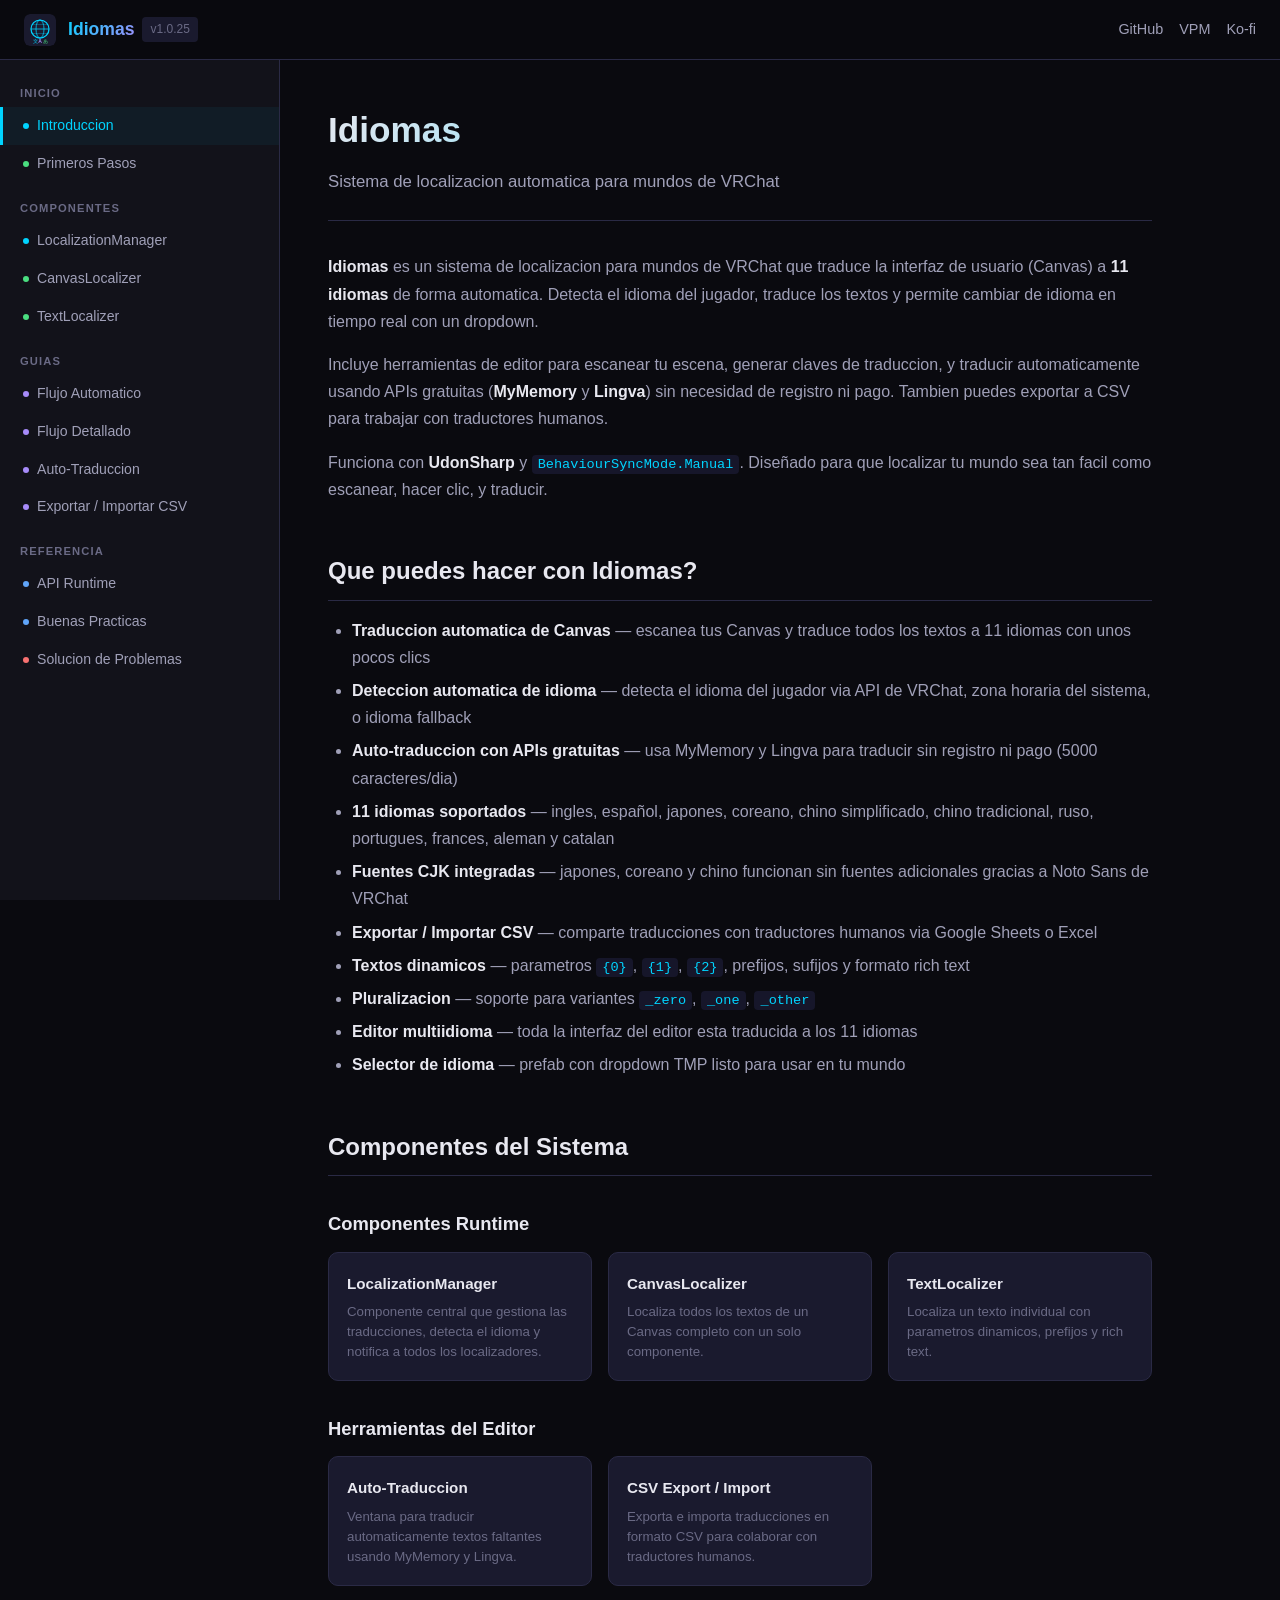
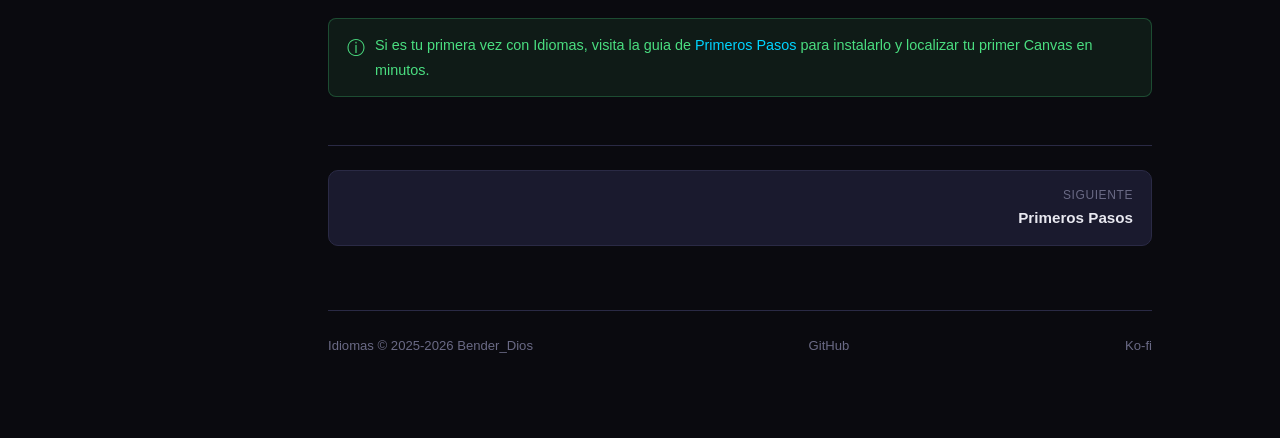
==== index.html @ 16885028 "Initial documentation site for Idiomas - VRChat Localization 12 pages: intro, getting started, 3 com" ====
<!DOCTYPE html>
<html lang="es">
<head>
  <meta charset="UTF-8">
  <meta name="viewport" content="width=device-width, initial-scale=1.0">
  <title>Documentacion - Idiomas</title>
  <link rel="stylesheet" href="./assets/css/style.css">
  <link rel="icon" type="image/svg+xml" href="./assets/images/logo.svg">
</head>
<body>

<header class="header">
  <a href="./index.html" class="header-logo">
    <img src="./assets/images/logo.svg" alt="Idiomas"><span>Idiomas</span>
  </a>
  <span class="header-version">v1.0.25</span>
  <nav class="header-nav">
    <a href="https://github.com/emerytheec/Idiomas">GitHub</a>
    <a href="https://emerytheec.github.io/vpm-listing/">VPM</a>
    <a href="https://ko-fi.com/bender_dios">Ko-fi</a>
  </nav>
  <button class="menu-toggle">&#9776;</button>
</header>

<div class="sidebar-overlay"></div>

<aside class="sidebar">
  <div class="sidebar-section">
    <div class="sidebar-title">Inicio</div>
    <a href="./index.html" class="sidebar-link"><span class="dot dot-cyan"></span> Introduccion</a>
    <a href="./getting-started.html" class="sidebar-link"><span class="dot dot-green"></span> Primeros Pasos</a>
  </div>
  <div class="sidebar-section">
    <div class="sidebar-title">Componentes</div>
    <a href="./components/localization-manager.html" class="sidebar-link"><span class="dot dot-cyan"></span> LocalizationManager</a>
    <a href="./components/canvas-localizer.html" class="sidebar-link"><span class="dot dot-green"></span> CanvasLocalizer</a>
    <a href="./components/text-localizer.html" class="sidebar-link"><span class="dot dot-green"></span> TextLocalizer</a>
  </div>
  <div class="sidebar-section">
    <div class="sidebar-title">Guias</div>
    <a href="./guides/automatic-workflow.html" class="sidebar-link"><span class="dot dot-purple"></span> Flujo Automatico</a>
    <a href="./guides/detailed-workflow.html" class="sidebar-link"><span class="dot dot-purple"></span> Flujo Detallado</a>
    <a href="./guides/auto-translate.html" class="sidebar-link"><span class="dot dot-purple"></span> Auto-Traduccion</a>
    <a href="./guides/csv-export-import.html" class="sidebar-link"><span class="dot dot-purple"></span> Exportar / Importar CSV</a>
  </div>
  <div class="sidebar-section">
    <div class="sidebar-title">Referencia</div>
    <a href="./api/runtime-api.html" class="sidebar-link"><span class="dot dot-blue"></span> API Runtime</a>
    <a href="./guides/best-practices.html" class="sidebar-link"><span class="dot dot-blue"></span> Buenas Practicas</a>
    <a href="./guides/troubleshooting.html" class="sidebar-link"><span class="dot dot-red"></span> Solucion de Problemas</a>
  </div>
</aside>

<main class="main">

  <h1>Idiomas</h1>
  <p class="page-subtitle">Sistema de localizacion automatica para mundos de VRChat</p>

  <p>
    <strong>Idiomas</strong> es un sistema de localizacion para mundos de VRChat que traduce la interfaz de usuario (Canvas) a <strong>11 idiomas</strong> de forma automatica. Detecta el idioma del jugador, traduce los textos y permite cambiar de idioma en tiempo real con un dropdown.
  </p>
  <p>
    Incluye herramientas de editor para escanear tu escena, generar claves de traduccion, y traducir automaticamente usando APIs gratuitas (<strong>MyMemory</strong> y <strong>Lingva</strong>) sin necesidad de registro ni pago. Tambien puedes exportar a CSV para trabajar con traductores humanos.
  </p>
  <p>
    Funciona con <strong>UdonSharp</strong> y <code>BehaviourSyncMode.Manual</code>. Diseñado para que localizar tu mundo sea tan facil como escanear, hacer clic, y traducir.
  </p>

  <h2>Que puedes hacer con Idiomas?</h2>
  <ul>
    <li><strong>Traduccion automatica de Canvas</strong> &mdash; escanea tus Canvas y traduce todos los textos a 11 idiomas con unos pocos clics</li>
    <li><strong>Deteccion automatica de idioma</strong> &mdash; detecta el idioma del jugador via API de VRChat, zona horaria del sistema, o idioma fallback</li>
    <li><strong>Auto-traduccion con APIs gratuitas</strong> &mdash; usa MyMemory y Lingva para traducir sin registro ni pago (5000 caracteres/dia)</li>
    <li><strong>11 idiomas soportados</strong> &mdash; ingles, español, japones, coreano, chino simplificado, chino tradicional, ruso, portugues, frances, aleman y catalan</li>
    <li><strong>Fuentes CJK integradas</strong> &mdash; japones, coreano y chino funcionan sin fuentes adicionales gracias a Noto Sans de VRChat</li>
    <li><strong>Exportar / Importar CSV</strong> &mdash; comparte traducciones con traductores humanos via Google Sheets o Excel</li>
    <li><strong>Textos dinamicos</strong> &mdash; parametros <code>{0}</code>, <code>{1}</code>, <code>{2}</code>, prefijos, sufijos y formato rich text</li>
    <li><strong>Pluralizacion</strong> &mdash; soporte para variantes <code>_zero</code>, <code>_one</code>, <code>_other</code></li>
    <li><strong>Editor multiidioma</strong> &mdash; toda la interfaz del editor esta traducida a los 11 idiomas</li>
    <li><strong>Selector de idioma</strong> &mdash; prefab con dropdown TMP listo para usar en tu mundo</li>
  </ul>

  <h2>Componentes del Sistema</h2>

  <h3>Componentes Runtime</h3>
  <div class="component-grid">
    <a href="./components/localization-manager.html" class="component-card">
      <div class="cc-name">LocalizationManager</div>
      <div class="cc-desc">Componente central que gestiona las traducciones, detecta el idioma y notifica a todos los localizadores.</div>
    </a>
    <a href="./components/canvas-localizer.html" class="component-card">
      <div class="cc-name">CanvasLocalizer</div>
      <div class="cc-desc">Localiza todos los textos de un Canvas completo con un solo componente.</div>
    </a>
    <a href="./components/text-localizer.html" class="component-card">
      <div class="cc-name">TextLocalizer</div>
      <div class="cc-desc">Localiza un texto individual con parametros dinamicos, prefijos y rich text.</div>
    </a>
  </div>

  <h3>Herramientas del Editor</h3>
  <div class="component-grid">
    <a href="./guides/auto-translate.html" class="component-card">
      <div class="cc-name">Auto-Traduccion</div>
      <div class="cc-desc">Ventana para traducir automaticamente textos faltantes usando MyMemory y Lingva.</div>
    </a>
    <a href="./guides/csv-export-import.html" class="component-card">
      <div class="cc-name">CSV Export / Import</div>
      <div class="cc-desc">Exporta e importa traducciones en formato CSV para colaborar con traductores humanos.</div>
    </a>
  </div>

  <div class="info-box tip">
    <span class="icon">&#9432;</span>
    <span>Si es tu primera vez con Idiomas, visita la guia de <a href="./getting-started.html">Primeros Pasos</a> para instalarlo y localizar tu primer Canvas en minutos.</span>
  </div>

  <div class="page-nav">
    <a href="./getting-started.html" class="next">
      <div class="nav-label">Siguiente</div>
      <div class="nav-title">Primeros Pasos</div>
    </a>
  </div>

  <footer class="footer">
    <span>Idiomas &copy; 2025-2026 Bender_Dios</span>
    <a href="https://github.com/emerytheec/Idiomas">GitHub</a>
    <a href="https://ko-fi.com/bender_dios">Ko-fi</a>
  </footer>
</main>

<script src="./assets/js/main.js"></script>
</body>
</html>
---- assets/css/style.css ----
/* Idiomas Documentation - Dark Theme (based on Menu Radial Docs) */
:root {
  --bg-primary: #0a0a0f;
  --bg-secondary: #12121a;
  --bg-card: #1a1a2e;
  --bg-card-hover: #222240;
  --bg-code: #16162a;
  --border: #2a2a45;
  --border-hover: #3a3a60;
  --text-primary: #e8e8f0;
  --text-secondary: #a0a0b8;
  --text-muted: #6a6a85;
  --accent-cyan: #00d4ff;
  --accent-magenta: #ff00aa;
  --accent-green: #4ade80;
  --accent-yellow: #fbbf24;
  --accent-orange: #fb923c;
  --accent-red: #f87171;
  --accent-blue: #60a5fa;
  --accent-purple: #a78bfa;
  --accent-pink: #f472b6;
  --sidebar-width: 280px;
  --header-height: 60px;
  --transition: 0.2s ease;
}

* {
  margin: 0;
  padding: 0;
  box-sizing: border-box;
}

html {
  scroll-behavior: smooth;
  scroll-padding-top: calc(var(--header-height) + 20px);
}

body {
  font-family: 'Segoe UI', -apple-system, BlinkMacSystemFont, sans-serif;
  background: var(--bg-primary);
  color: var(--text-primary);
  line-height: 1.7;
  min-height: 100vh;
}

/* Header */
.header {
  position: fixed;
  top: 0;
  left: 0;
  right: 0;
  height: var(--header-height);
  background: rgba(10, 10, 15, 0.95);
  backdrop-filter: blur(20px);
  border-bottom: 1px solid var(--border);
  display: flex;
  align-items: center;
  padding: 0 24px;
  z-index: 1000;
}

.header-logo {
  display: flex;
  align-items: center;
  gap: 12px;
  text-decoration: none;
  color: var(--text-primary);
}

.header-logo img {
  width: 32px;
  height: 32px;
  border-radius: 6px;
}

.header-logo span {
  font-size: 1.1rem;
  font-weight: 700;
  background: linear-gradient(135deg, var(--accent-cyan), var(--accent-purple));
  -webkit-background-clip: text;
  -webkit-text-fill-color: transparent;
}

.header-version {
  font-size: 0.75rem;
  color: var(--text-muted);
  background: var(--bg-card);
  padding: 2px 8px;
  border-radius: 4px;
  margin-left: 8px;
}

.header-nav {
  margin-left: auto;
  display: flex;
  gap: 16px;
  align-items: center;
}

.header-nav a {
  color: var(--text-secondary);
  text-decoration: none;
  font-size: 0.9rem;
  transition: color var(--transition);
}

.header-nav a:hover {
  color: var(--accent-cyan);
}

.menu-toggle {
  display: none;
  background: none;
  border: none;
  color: var(--text-primary);
  font-size: 1.5rem;
  cursor: pointer;
  padding: 4px 8px;
}

/* Sidebar */
.sidebar {
  position: fixed;
  top: var(--header-height);
  left: 0;
  width: var(--sidebar-width);
  height: calc(100vh - var(--header-height));
  background: var(--bg-secondary);
  border-right: 1px solid var(--border);
  overflow-y: auto;
  padding: 16px 0;
  z-index: 900;
  transition: transform 0.3s ease;
}

.sidebar-section {
  margin-bottom: 8px;
}

.sidebar-title {
  font-size: 0.7rem;
  font-weight: 700;
  text-transform: uppercase;
  letter-spacing: 0.1em;
  color: var(--text-muted);
  padding: 8px 20px 4px;
}

.sidebar-link {
  display: flex;
  align-items: center;
  gap: 8px;
  padding: 7px 20px;
  color: var(--text-secondary);
  text-decoration: none;
  font-size: 0.88rem;
  transition: all var(--transition);
  border-left: 3px solid transparent;
}

.sidebar-link:hover {
  color: var(--text-primary);
  background: rgba(255, 255, 255, 0.03);
}

.sidebar-link.active {
  color: var(--accent-cyan);
  background: rgba(0, 212, 255, 0.05);
  border-left-color: var(--accent-cyan);
}

.sidebar-link .dot {
  width: 6px;
  height: 6px;
  border-radius: 50%;
  flex-shrink: 0;
}

.dot-cyan { background: var(--accent-cyan); }
.dot-green { background: var(--accent-green); }
.dot-yellow { background: var(--accent-yellow); }
.dot-orange { background: var(--accent-orange); }
.dot-red { background: var(--accent-red); }
.dot-blue { background: var(--accent-blue); }
.dot-purple { background: var(--accent-purple); }
.dot-pink { background: var(--accent-pink); }
.dot-magenta { background: var(--accent-magenta); }

/* Main Content */
.main {
  margin-left: var(--sidebar-width);
  margin-top: var(--header-height);
  padding: 40px 48px 80px;
  max-width: 920px;
}

/* Typography */
h1 {
  font-size: 2.2rem;
  font-weight: 800;
  margin-bottom: 8px;
  background: linear-gradient(135deg, var(--text-primary), var(--accent-cyan));
  -webkit-background-clip: text;
  -webkit-text-fill-color: transparent;
}

.page-subtitle {
  font-size: 1.05rem;
  color: var(--text-secondary);
  margin-bottom: 32px;
  padding-bottom: 24px;
  border-bottom: 1px solid var(--border);
}

h2 {
  font-size: 1.5rem;
  font-weight: 700;
  color: var(--text-primary);
  margin-top: 48px;
  margin-bottom: 16px;
  padding-bottom: 8px;
  border-bottom: 1px solid var(--border);
}

h3 {
  font-size: 1.15rem;
  font-weight: 600;
  color: var(--text-primary);
  margin-top: 32px;
  margin-bottom: 12px;
}

h4 {
  font-size: 1rem;
  font-weight: 600;
  color: var(--text-secondary);
  margin-top: 24px;
  margin-bottom: 8px;
}

p {
  margin-bottom: 16px;
  color: var(--text-secondary);
}

strong {
  color: var(--text-primary);
  font-weight: 600;
}

a {
  color: var(--accent-cyan);
  text-decoration: none;
  transition: color var(--transition);
}

a:hover {
  color: #33e0ff;
  text-decoration: underline;
}

/* Lists */
ul, ol {
  margin-bottom: 16px;
  padding-left: 24px;
}

li {
  margin-bottom: 6px;
  color: var(--text-secondary);
}

li strong {
  color: var(--text-primary);
}

/* Tables */
.table-wrapper {
  overflow-x: auto;
  margin-bottom: 24px;
  border-radius: 8px;
  border: 1px solid var(--border);
}

table {
  width: 100%;
  border-collapse: collapse;
  font-size: 0.9rem;
}

thead {
  background: var(--bg-card);
}

th {
  padding: 10px 14px;
  text-align: left;
  font-weight: 600;
  color: var(--text-primary);
  border-bottom: 1px solid var(--border);
  white-space: nowrap;
}

td {
  padding: 9px 14px;
  border-bottom: 1px solid rgba(42, 42, 69, 0.5);
  color: var(--text-secondary);
}

tr:last-child td {
  border-bottom: none;
}

tr:hover td {
  background: rgba(255, 255, 255, 0.02);
}

/* Code */
code {
  font-family: 'JetBrains Mono', 'Fira Code', 'Consolas', monospace;
  font-size: 0.85em;
  background: var(--bg-code);
  padding: 2px 6px;
  border-radius: 4px;
  color: var(--accent-cyan);
}

pre {
  background: var(--bg-code);
  border: 1px solid var(--border);
  border-radius: 8px;
  padding: 16px 20px;
  overflow-x: auto;
  margin-bottom: 24px;
  font-size: 0.85rem;
  line-height: 1.6;
}

pre code {
  background: none;
  padding: 0;
  color: var(--text-secondary);
}

/* Cards & Boxes */
.card {
  background: var(--bg-card);
  border: 1px solid var(--border);
  border-radius: 12px;
  padding: 20px 24px;
  margin-bottom: 20px;
  transition: border-color var(--transition);
}

.card:hover {
  border-color: var(--border-hover);
}

.card-title {
  font-size: 1.05rem;
  font-weight: 600;
  margin-bottom: 8px;
  color: var(--text-primary);
}

/* Info/Warning/Error boxes */
.info-box {
  border-radius: 8px;
  padding: 14px 18px;
  margin-bottom: 20px;
  font-size: 0.9rem;
  display: flex;
  gap: 10px;
  align-items: flex-start;
}

.info-box .icon {
  font-size: 1.1rem;
  flex-shrink: 0;
  margin-top: 1px;
}

.info-box.info {
  background: rgba(96, 165, 250, 0.08);
  border: 1px solid rgba(96, 165, 250, 0.25);
  color: var(--accent-blue);
}

.info-box.tip {
  background: rgba(74, 222, 128, 0.08);
  border: 1px solid rgba(74, 222, 128, 0.25);
  color: var(--accent-green);
}

.info-box.warning {
  background: rgba(251, 191, 36, 0.08);
  border: 1px solid rgba(251, 191, 36, 0.25);
  color: var(--accent-yellow);
}

.info-box.danger {
  background: rgba(248, 113, 113, 0.08);
  border: 1px solid rgba(248, 113, 113, 0.25);
  color: var(--accent-red);
}

/* Component badge */
.component-badge {
  display: inline-flex;
  align-items: center;
  gap: 6px;
  padding: 4px 12px;
  border-radius: 20px;
  font-size: 0.78rem;
  font-weight: 600;
  text-transform: uppercase;
  letter-spacing: 0.05em;
}

.badge-runtime {
  background: rgba(0, 212, 255, 0.12);
  color: var(--accent-cyan);
  border: 1px solid rgba(0, 212, 255, 0.3);
}

.badge-editor {
  background: rgba(167, 139, 250, 0.12);
  color: var(--accent-purple);
  border: 1px solid rgba(167, 139, 250, 0.3);
}

.badge-guide {
  background: rgba(74, 222, 128, 0.12);
  color: var(--accent-green);
  border: 1px solid rgba(74, 222, 128, 0.3);
}

/* Screenshot with CSS overlay annotations */
.screenshot-container {
  position: relative;
  margin-bottom: 24px;
}

.screenshot-container img {
  width: 100%;
  border-radius: 8px;
  border: 1px solid var(--border);
}

.screenshot-annotated {
  position: relative;
  margin-bottom: 8px;
}

.screenshot-annotated img {
  width: 100%;
  border-radius: 8px;
  border: 1px solid var(--border);
  display: block;
}

.screenshot-annotated .marker {
  position: absolute;
  width: 22px;
  height: 22px;
  border-radius: 50%;
  background: var(--accent-cyan);
  color: var(--bg-primary);
  font-size: 0.7rem;
  font-weight: 800;
  display: flex;
  align-items: center;
  justify-content: center;
  transform: translate(-50%, -50%);
  box-shadow: 0 0 0 2px rgba(0, 0, 0, 0.6), 0 0 8px rgba(0, 212, 255, 0.4);
  z-index: 10;
  pointer-events: none;
}

.screenshot-annotated .marker.red {
  background: var(--accent-red);
  box-shadow: 0 0 0 2px rgba(0, 0, 0, 0.6), 0 0 8px rgba(248, 113, 113, 0.4);
}

.screenshot-annotated .marker.green {
  background: var(--accent-green);
  box-shadow: 0 0 0 2px rgba(0, 0, 0, 0.6), 0 0 8px rgba(74, 222, 128, 0.4);
}

.screenshot-annotated .marker.yellow {
  background: var(--accent-yellow);
  color: #1a1a2e;
  box-shadow: 0 0 0 2px rgba(0, 0, 0, 0.6), 0 0 8px rgba(251, 191, 36, 0.4);
}

.screenshot-annotated .marker.purple {
  background: var(--accent-purple);
  box-shadow: 0 0 0 2px rgba(0, 0, 0, 0.6), 0 0 8px rgba(167, 139, 250, 0.4);
}

/* Annotation reference list (below screenshot) */
.annotation-list {
  display: grid;
  grid-template-columns: auto 1fr;
  gap: 6px 12px;
  margin-bottom: 24px;
}

.annotation-number {
  display: inline-flex;
  align-items: center;
  justify-content: center;
  width: 24px;
  height: 24px;
  border-radius: 50%;
  background: var(--accent-cyan);
  color: var(--bg-primary);
  font-size: 0.75rem;
  font-weight: 700;
  flex-shrink: 0;
}

.annotation-text {
  color: var(--text-secondary);
  font-size: 0.9rem;
  padding-top: 2px;
}

/* Hierarchy diagram */
.hierarchy {
  background: var(--bg-code);
  border: 1px solid var(--border);
  border-radius: 8px;
  padding: 20px 24px;
  margin-bottom: 24px;
  font-family: 'JetBrains Mono', 'Fira Code', monospace;
  font-size: 0.85rem;
  line-height: 1.8;
  color: var(--text-secondary);
  overflow-x: auto;
}

.hierarchy .h-component {
  color: var(--accent-cyan);
  font-weight: 600;
}

.hierarchy .h-label {
  color: var(--text-muted);
  font-style: italic;
}

/* Step list (numbered workflow) */
.steps {
  counter-reset: step;
  list-style: none;
  padding-left: 0;
}

.steps li {
  counter-increment: step;
  position: relative;
  padding-left: 48px;
  margin-bottom: 20px;
}

.steps li::before {
  content: counter(step);
  position: absolute;
  left: 0;
  top: 2px;
  width: 32px;
  height: 32px;
  border-radius: 50%;
  background: var(--bg-card);
  border: 2px solid var(--accent-cyan);
  color: var(--accent-cyan);
  font-weight: 700;
  font-size: 0.85rem;
  display: flex;
  align-items: center;
  justify-content: center;
}

/* Grid for component cards */
.component-grid {
  display: grid;
  grid-template-columns: repeat(auto-fill, minmax(260px, 1fr));
  gap: 16px;
  margin-bottom: 32px;
}

.component-card {
  background: var(--bg-card);
  border: 1px solid var(--border);
  border-radius: 10px;
  padding: 18px;
  text-decoration: none;
  transition: all var(--transition);
  display: block;
}

.component-card:hover {
  border-color: var(--accent-cyan);
  background: var(--bg-card-hover);
  transform: translateY(-2px);
  text-decoration: none;
}

.component-card .cc-name {
  font-weight: 600;
  color: var(--text-primary);
  margin-bottom: 6px;
  font-size: 0.95rem;
}

.component-card .cc-desc {
  font-size: 0.83rem;
  color: var(--text-muted);
  line-height: 1.5;
}

/* Language badge */
.lang-badge {
  display: inline-block;
  padding: 2px 8px;
  border-radius: 4px;
  font-size: 0.78rem;
  font-weight: 600;
  background: var(--bg-card);
  border: 1px solid var(--border);
  color: var(--text-secondary);
  margin: 2px;
}

.lang-badge.active {
  background: rgba(0, 212, 255, 0.12);
  border-color: rgba(0, 212, 255, 0.3);
  color: var(--accent-cyan);
}

/* Feature list with icons */
.feature-list {
  list-style: none;
  padding-left: 0;
}

.feature-list li {
  padding: 8px 0 8px 32px;
  position: relative;
}

.feature-list li::before {
  content: attr(data-icon);
  position: absolute;
  left: 0;
  font-size: 1.1rem;
}

/* Button styles */
.btn-ref {
  display: inline-flex;
  align-items: center;
  gap: 6px;
  padding: 4px 10px;
  border-radius: 6px;
  font-size: 0.8rem;
  font-weight: 500;
  border: 1px solid;
}

.btn-green {
  background: rgba(74, 222, 128, 0.1);
  border-color: rgba(74, 222, 128, 0.3);
  color: var(--accent-green);
}

.btn-blue {
  background: rgba(96, 165, 250, 0.1);
  border-color: rgba(96, 165, 250, 0.3);
  color: var(--accent-blue);
}

.btn-orange {
  background: rgba(251, 146, 60, 0.1);
  border-color: rgba(251, 146, 60, 0.3);
  color: var(--accent-orange);
}

.btn-red {
  background: rgba(248, 113, 113, 0.1);
  border-color: rgba(248, 113, 113, 0.3);
  color: var(--accent-red);
}

.btn-yellow {
  background: rgba(251, 191, 36, 0.1);
  border-color: rgba(251, 191, 36, 0.3);
  color: var(--accent-yellow);
}

.btn-purple {
  background: rgba(167, 139, 250, 0.1);
  border-color: rgba(167, 139, 250, 0.3);
  color: var(--accent-purple);
}

.btn-cyan {
  background: rgba(0, 212, 255, 0.1);
  border-color: rgba(0, 212, 255, 0.3);
  color: var(--accent-cyan);
}

/* Footer */
.footer {
  margin-top: 64px;
  padding-top: 24px;
  border-top: 1px solid var(--border);
  color: var(--text-muted);
  font-size: 0.82rem;
  display: flex;
  justify-content: space-between;
  align-items: center;
}

.footer a {
  color: var(--text-muted);
}

.footer a:hover {
  color: var(--accent-cyan);
}

/* Prev/Next navigation */
.page-nav {
  display: flex;
  gap: 16px;
  margin-top: 48px;
  padding-top: 24px;
  border-top: 1px solid var(--border);
}

.page-nav a {
  flex: 1;
  background: var(--bg-card);
  border: 1px solid var(--border);
  border-radius: 10px;
  padding: 14px 18px;
  text-decoration: none;
  transition: all var(--transition);
}

.page-nav a:hover {
  border-color: var(--accent-cyan);
  text-decoration: none;
}

.page-nav .nav-label {
  font-size: 0.75rem;
  color: var(--text-muted);
  text-transform: uppercase;
  letter-spacing: 0.05em;
}

.page-nav .nav-title {
  font-size: 0.95rem;
  color: var(--text-primary);
  font-weight: 600;
}

.page-nav .next {
  text-align: right;
}

/* Responsive */
@media (max-width: 900px) {
  .sidebar {
    transform: translateX(-100%);
  }

  .sidebar.open {
    transform: translateX(0);
  }

  .main {
    margin-left: 0;
    padding: 24px 20px 60px;
  }

  .menu-toggle {
    display: block;
  }

  h1 {
    font-size: 1.7rem;
  }

  .component-grid {
    grid-template-columns: 1fr;
  }

  .page-nav {
    flex-direction: column;
  }

  .header-nav {
    display: none;
  }

  .screenshot-annotated .marker {
    width: 18px;
    height: 18px;
    font-size: 0.6rem;
  }
}

/* Sidebar overlay for mobile */
.sidebar-overlay {
  display: none;
  position: fixed;
  inset: 0;
  background: rgba(0, 0, 0, 0.5);
  z-index: 899;
}

.sidebar-overlay.active {
  display: block;
}

/* Scrollbar */
::-webkit-scrollbar {
  width: 6px;
}

::-webkit-scrollbar-track {
  background: var(--bg-secondary);
}

::-webkit-scrollbar-thumb {
  background: var(--border);
  border-radius: 3px;
}

::-webkit-scrollbar-thumb:hover {
  background: var(--border-hover);
}

/* Selection */
::selection {
  background: rgba(0, 212, 255, 0.25);
  color: var(--text-primary);
}
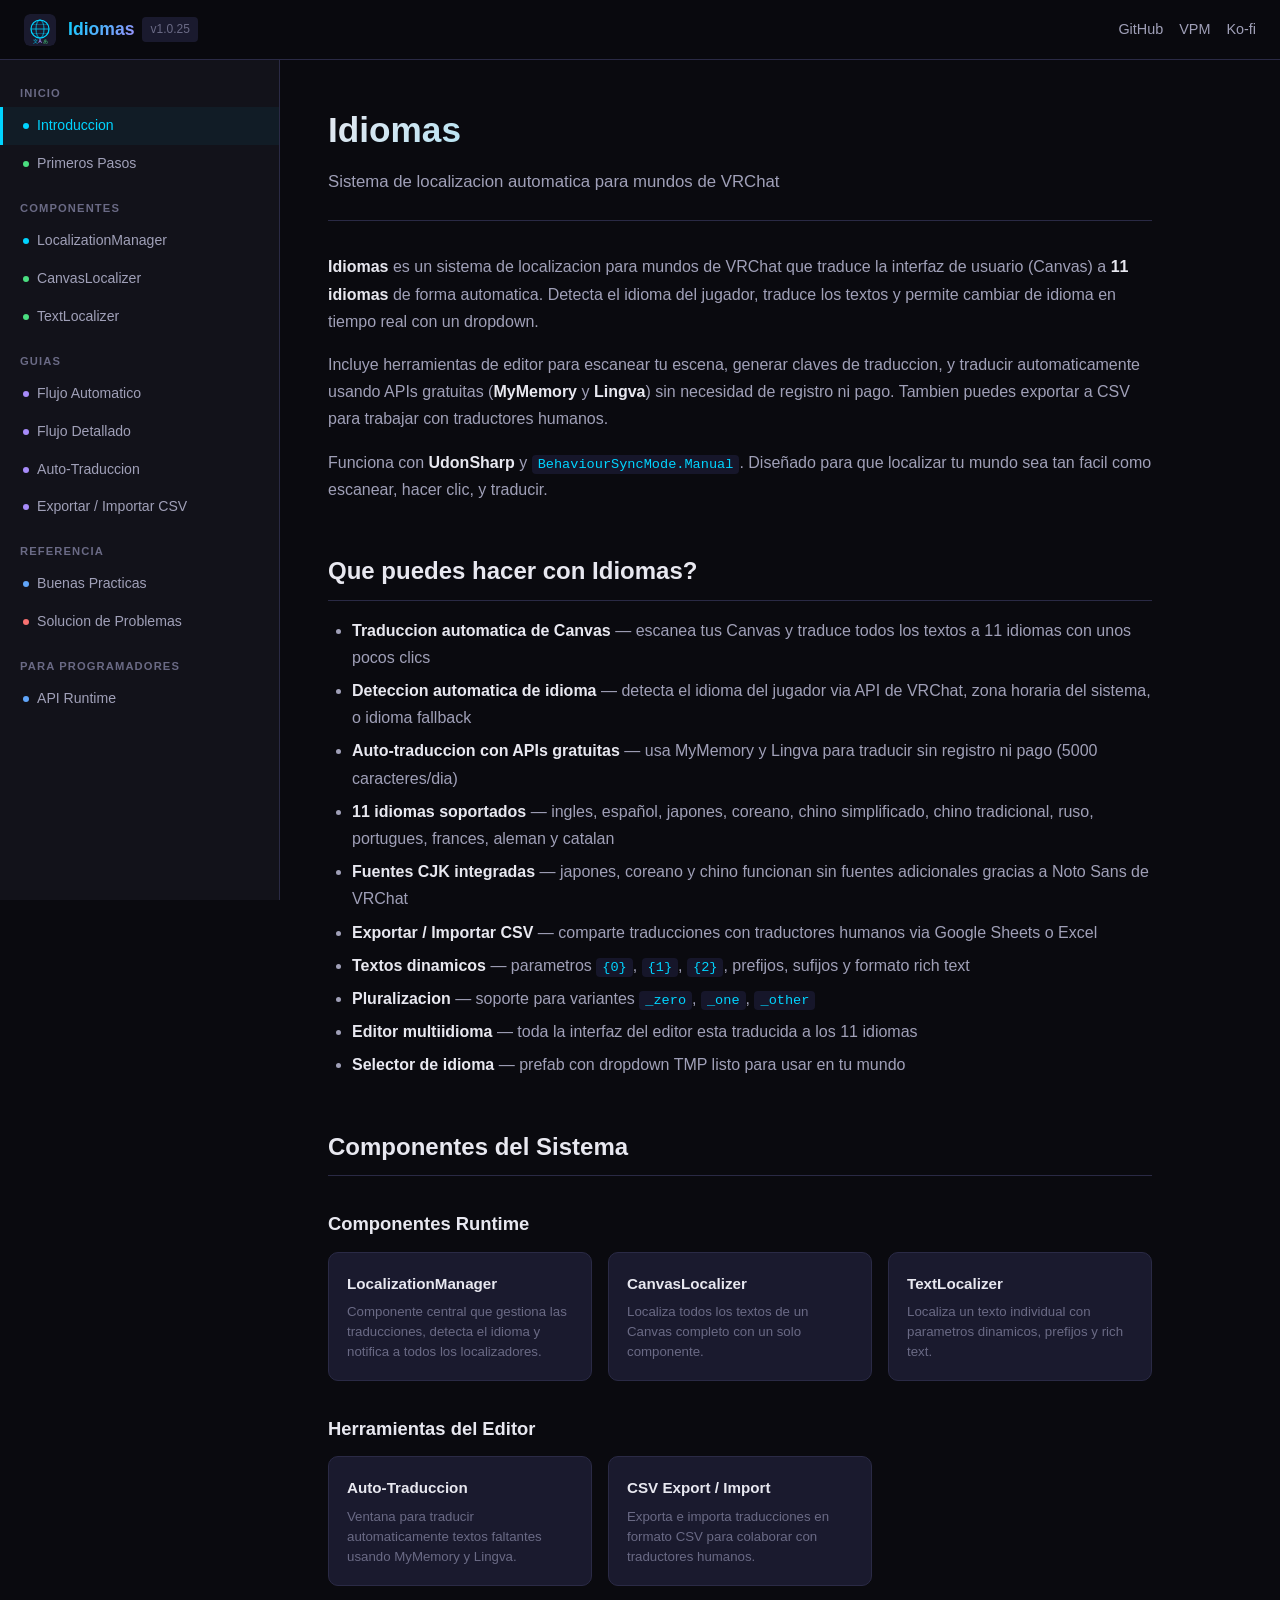
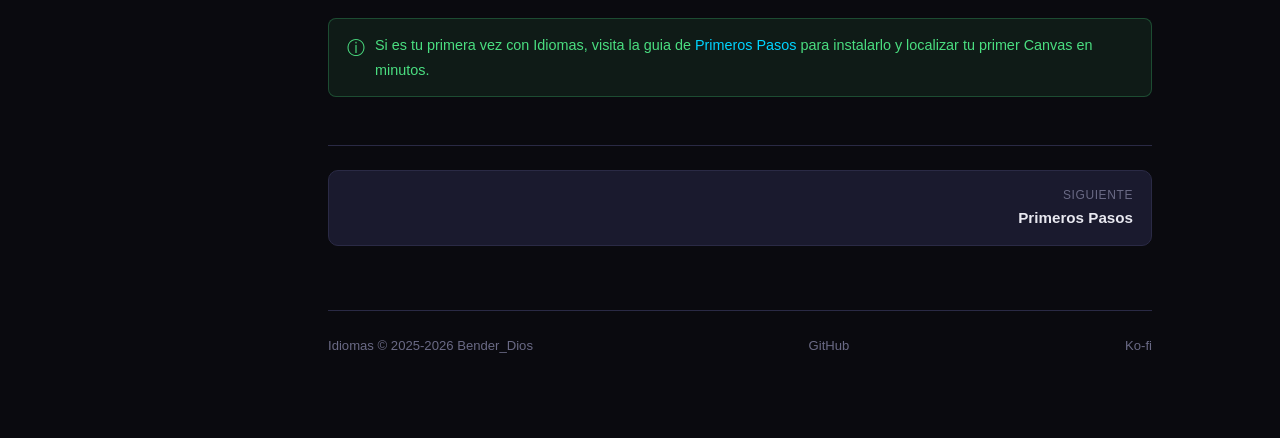
==== commit b01603a8: "Reescribir manual: enfocar a usuario, eliminar tablas tecnicas - Reescritas 3 paginas de componentes" ====
--- a/index.html
+++ b/index.html
@@ -45,9 +45,12 @@
   </div>
   <div class="sidebar-section">
     <div class="sidebar-title">Referencia</div>
-    <a href="./api/runtime-api.html" class="sidebar-link"><span class="dot dot-blue"></span> API Runtime</a>
     <a href="./guides/best-practices.html" class="sidebar-link"><span class="dot dot-blue"></span> Buenas Practicas</a>
     <a href="./guides/troubleshooting.html" class="sidebar-link"><span class="dot dot-red"></span> Solucion de Problemas</a>
+  </div>
+  <div class="sidebar-section">
+    <div class="sidebar-title">Para programadores</div>
+    <a href="./api/runtime-api.html" class="sidebar-link"><span class="dot dot-blue"></span> API Runtime</a>
   </div>
 </aside>
 
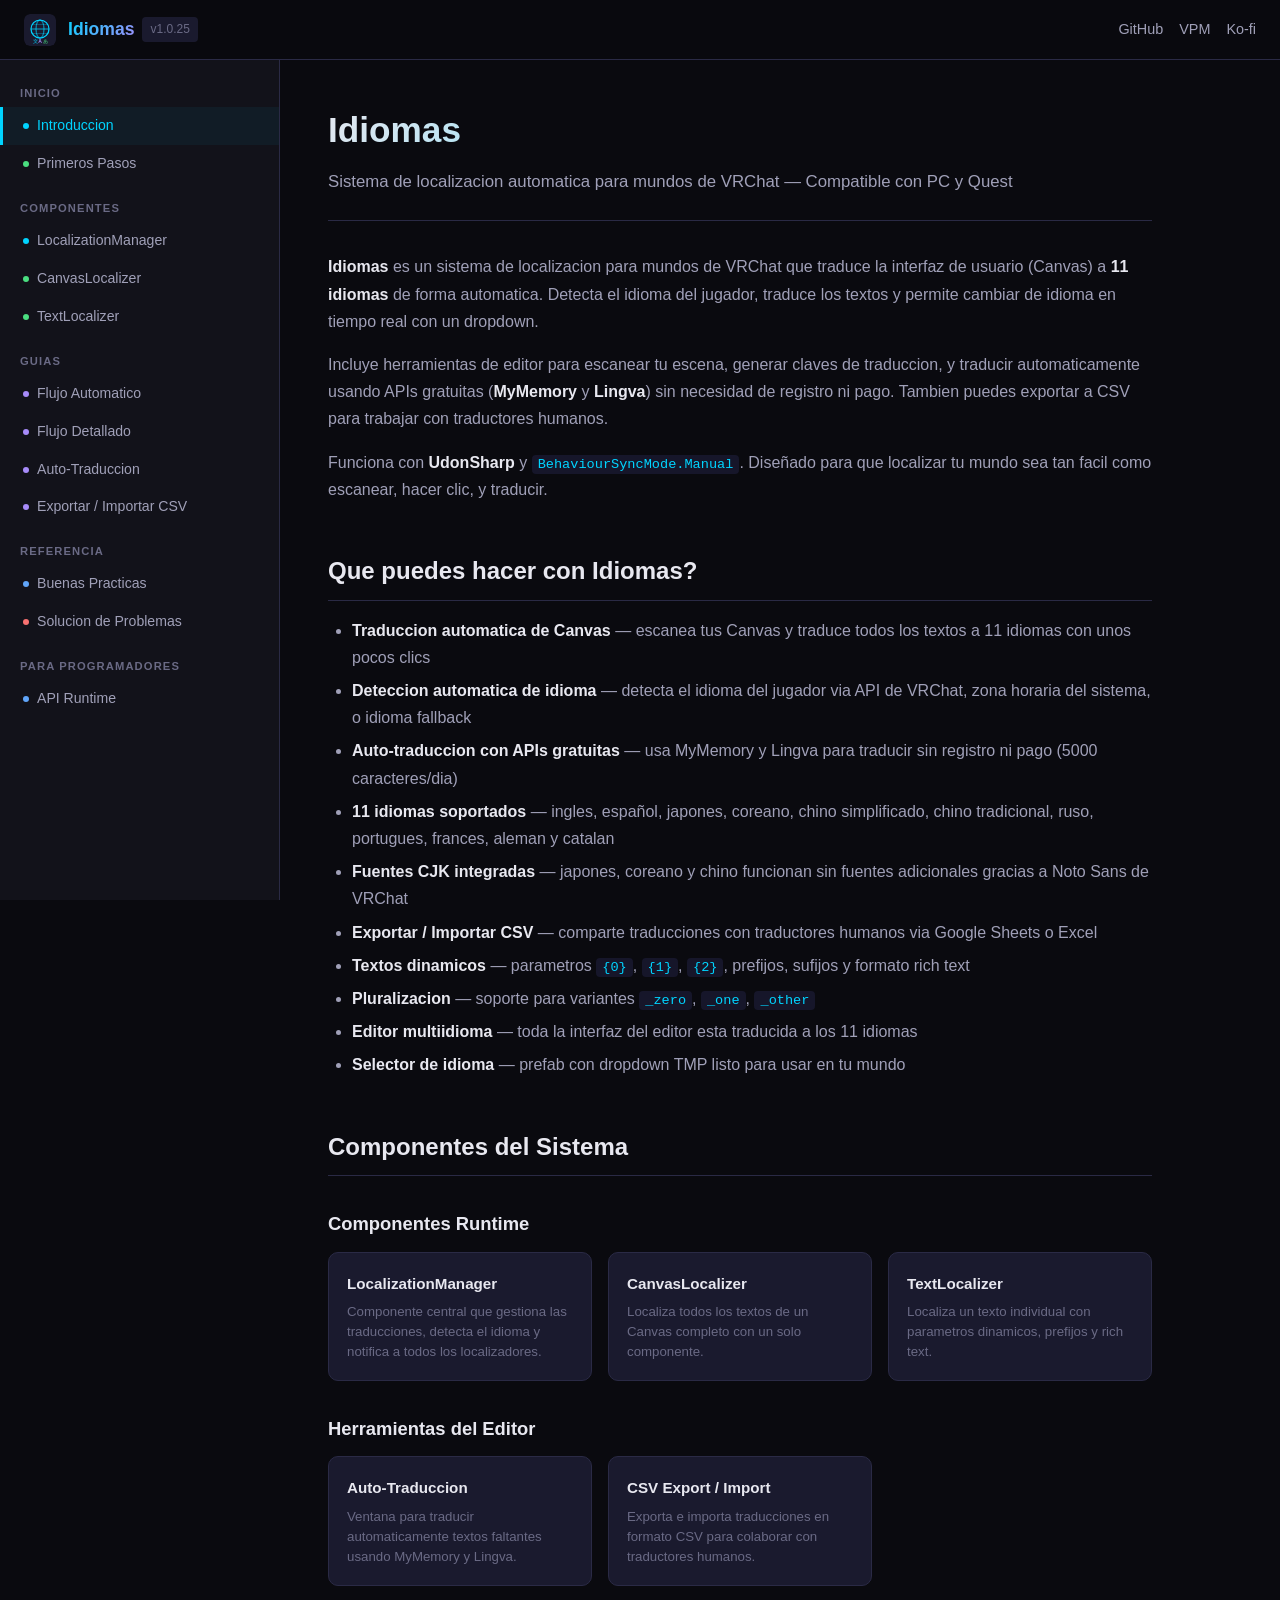
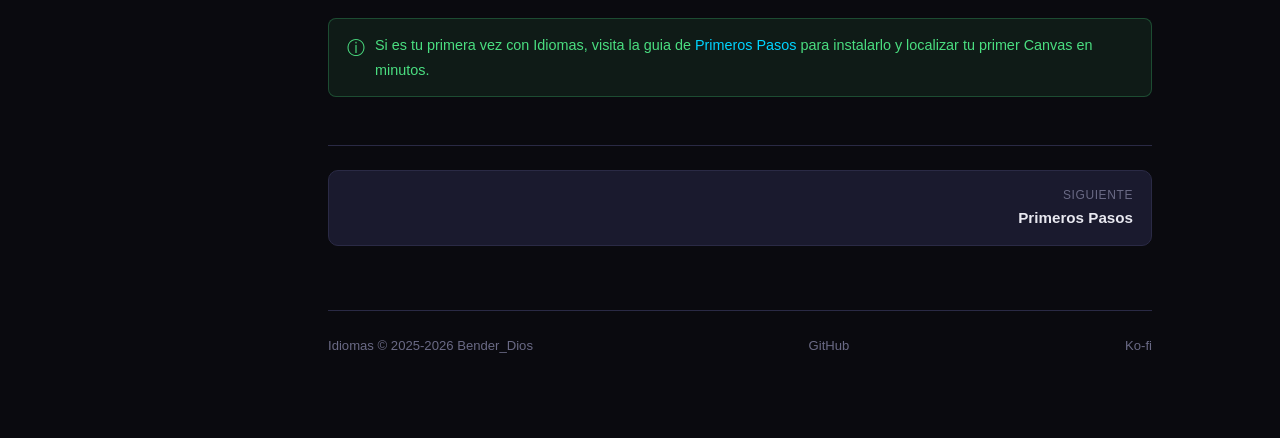
==== commit 8b776e88: "Anadir mencion de compatibilidad PC y Quest en el subtitulo del index Co-Authored-By: Claude Opus 4." ====
--- a/index.html
+++ b/index.html
@@ -57,7 +57,7 @@
 <main class="main">
 
   <h1>Idiomas</h1>
-  <p class="page-subtitle">Sistema de localizacion automatica para mundos de VRChat</p>
+  <p class="page-subtitle">Sistema de localizacion automatica para mundos de VRChat &mdash; Compatible con PC y Quest</p>
 
   <p>
     <strong>Idiomas</strong> es un sistema de localizacion para mundos de VRChat que traduce la interfaz de usuario (Canvas) a <strong>11 idiomas</strong> de forma automatica. Detecta el idioma del jugador, traduce los textos y permite cambiar de idioma en tiempo real con un dropdown.
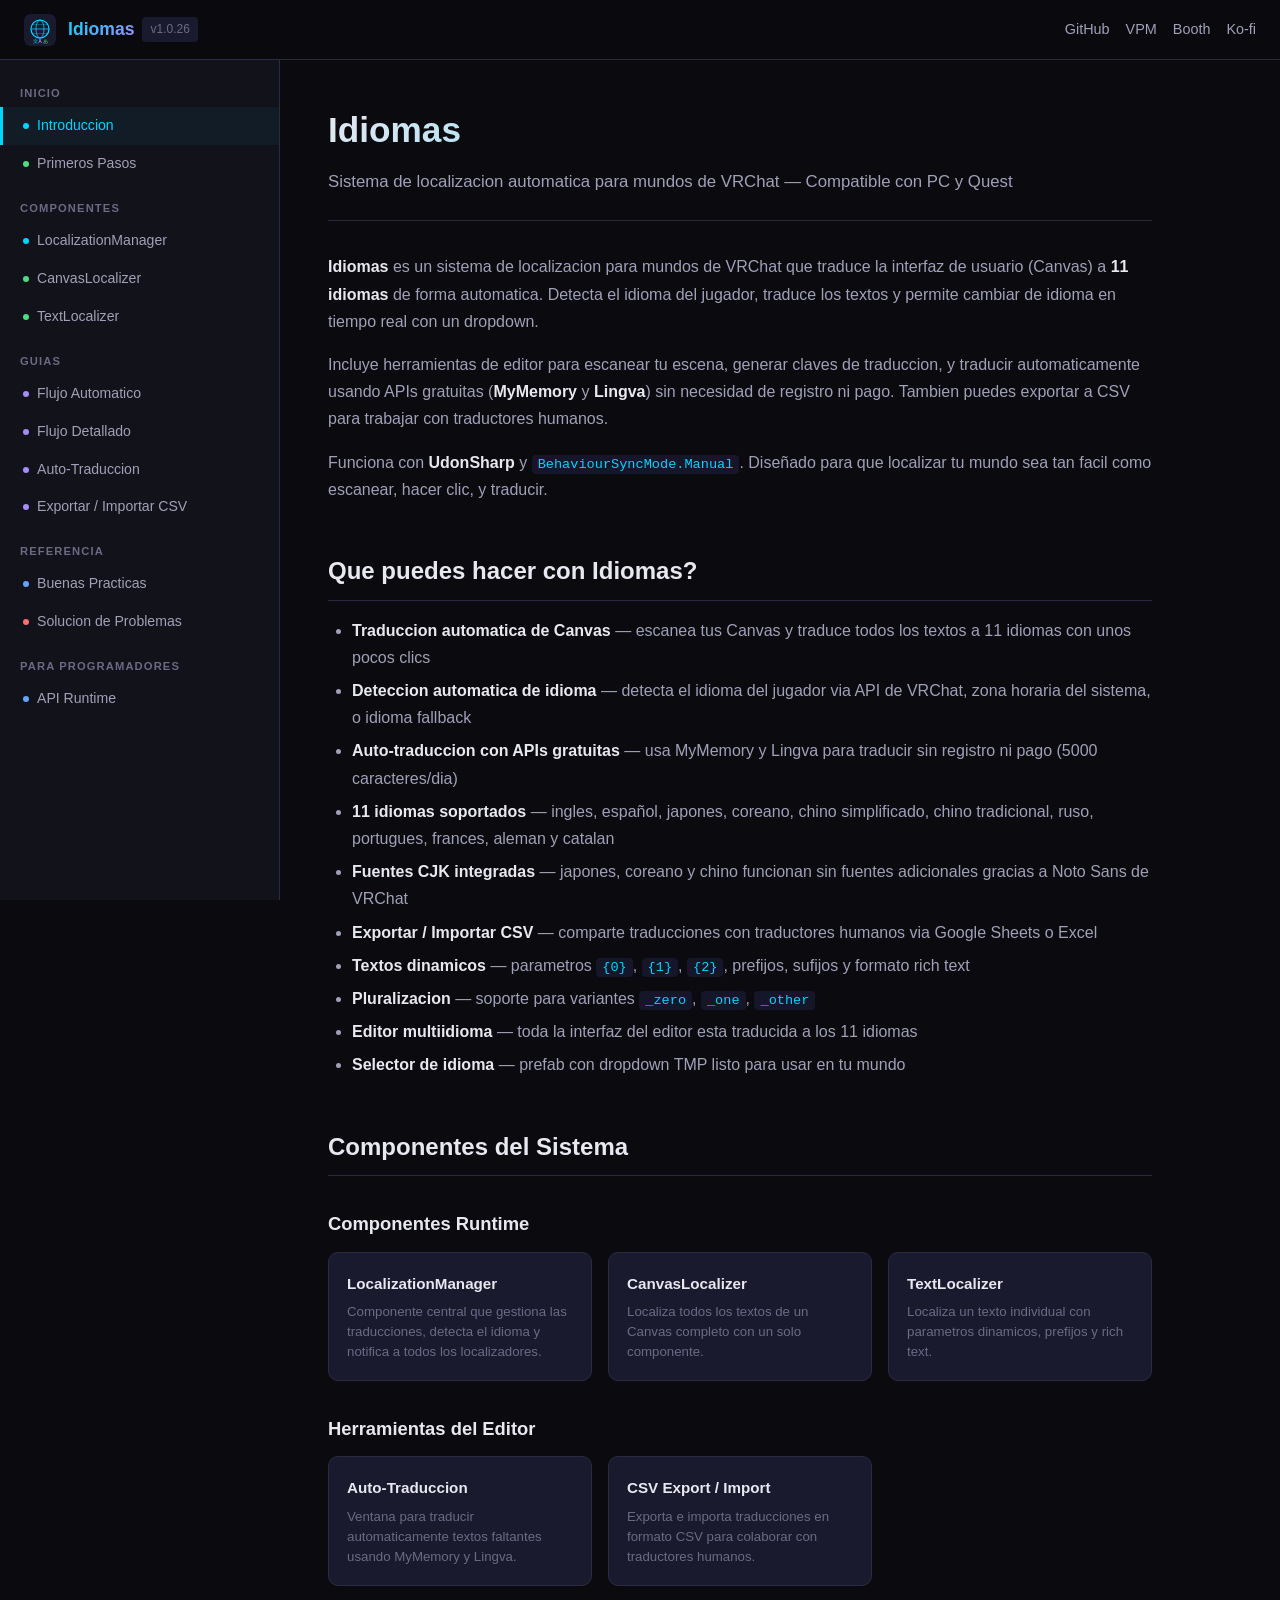
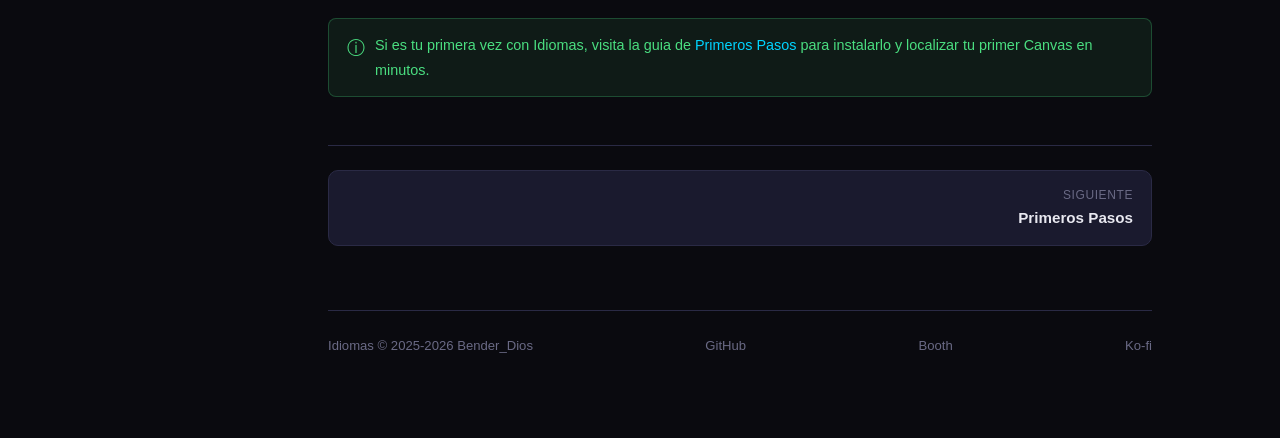
==== commit 5fa59f36: "Add Booth.pm link in header, footer and install section (v1.0.26)" ====
--- a/index.html
+++ b/index.html
@@ -13,10 +13,11 @@
   <a href="./index.html" class="header-logo">
     <img src="./assets/images/logo.svg" alt="Idiomas"><span>Idiomas</span>
   </a>
-  <span class="header-version">v1.0.25</span>
+  <span class="header-version">v1.0.26</span>
   <nav class="header-nav">
     <a href="https://github.com/emerytheec/Idiomas">GitHub</a>
     <a href="https://emerytheec.github.io/vpm-listing/">VPM</a>
+    <a href="https://bender-dios.booth.pm/items/8201435">Booth</a>
     <a href="https://ko-fi.com/bender_dios">Ko-fi</a>
   </nav>
   <button class="menu-toggle">&#9776;</button>
@@ -128,6 +129,7 @@
   <footer class="footer">
     <span>Idiomas &copy; 2025-2026 Bender_Dios</span>
     <a href="https://github.com/emerytheec/Idiomas">GitHub</a>
+    <a href="https://bender-dios.booth.pm/items/8201435">Booth</a>
     <a href="https://ko-fi.com/bender_dios">Ko-fi</a>
   </footer>
 </main>
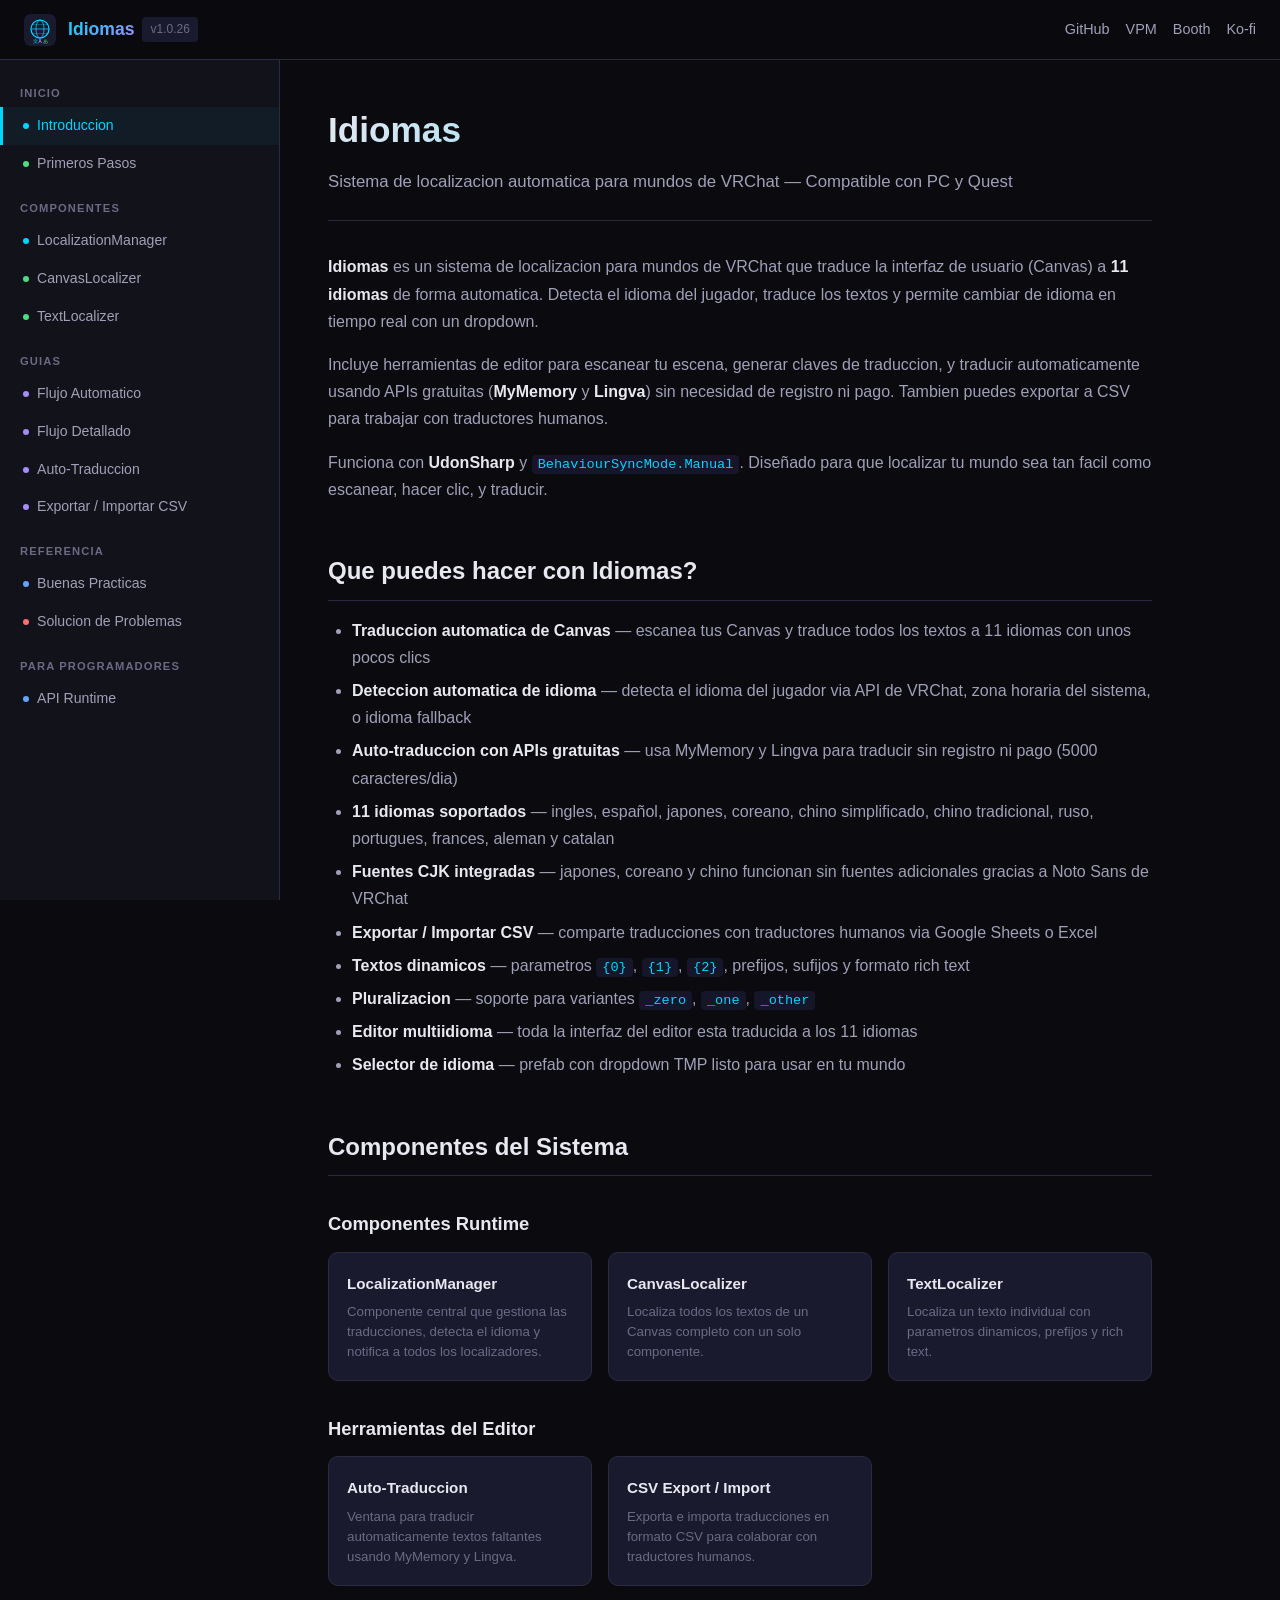
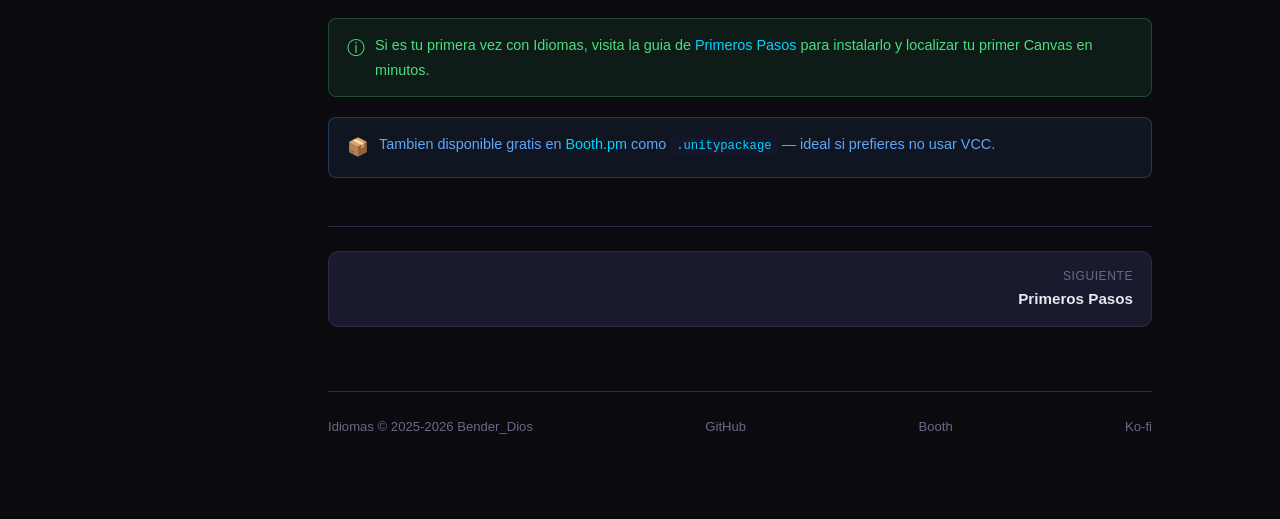
==== commit 4e1b01fb: "Add Booth.pm info box on landing page" ====
--- a/index.html
+++ b/index.html
@@ -119,6 +119,11 @@
     <span>Si es tu primera vez con Idiomas, visita la guia de <a href="./getting-started.html">Primeros Pasos</a> para instalarlo y localizar tu primer Canvas en minutos.</span>
   </div>
 
+  <div class="info-box info">
+    <span class="icon">&#128230;</span>
+    <span>Tambien disponible gratis en <a href="https://bender-dios.booth.pm/items/8201435">Booth.pm</a> como <code>.unitypackage</code> &mdash; ideal si prefieres no usar VCC.</span>
+  </div>
+
   <div class="page-nav">
     <a href="./getting-started.html" class="next">
       <div class="nav-label">Siguiente</div>
